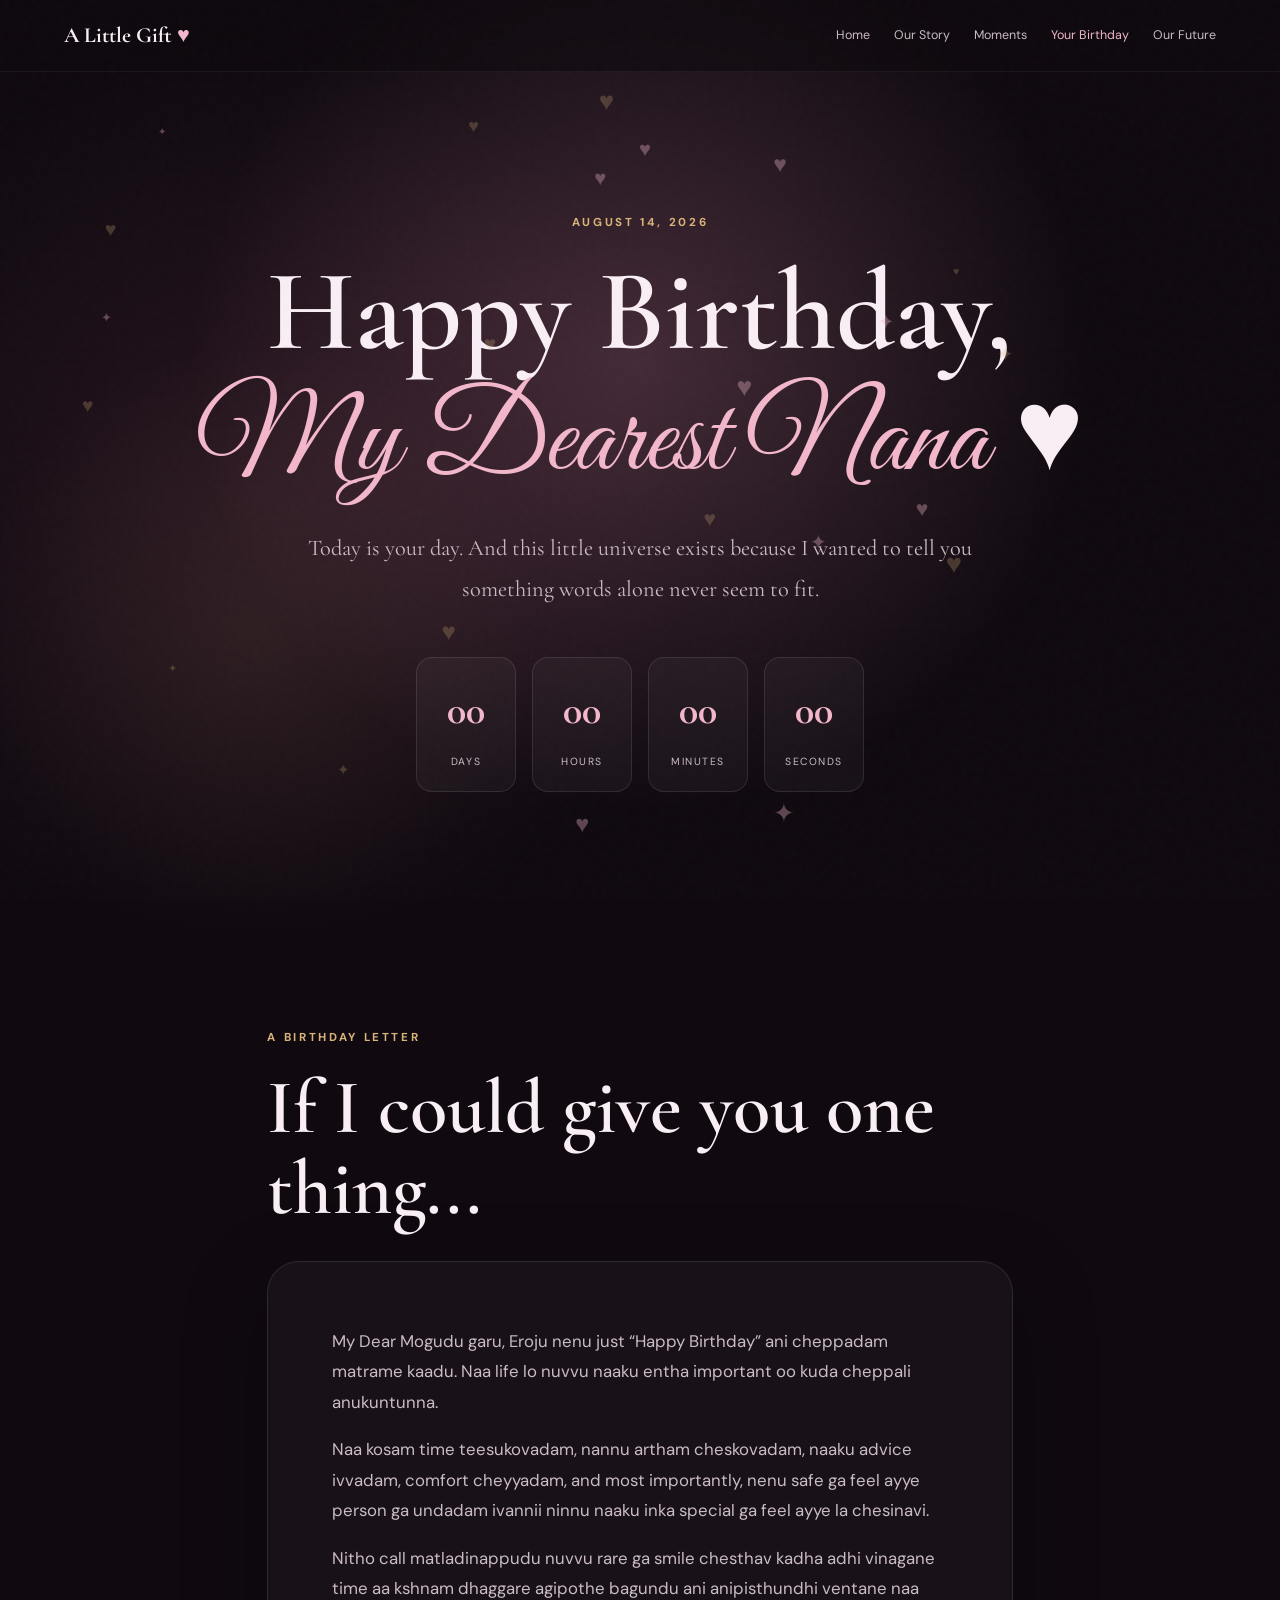
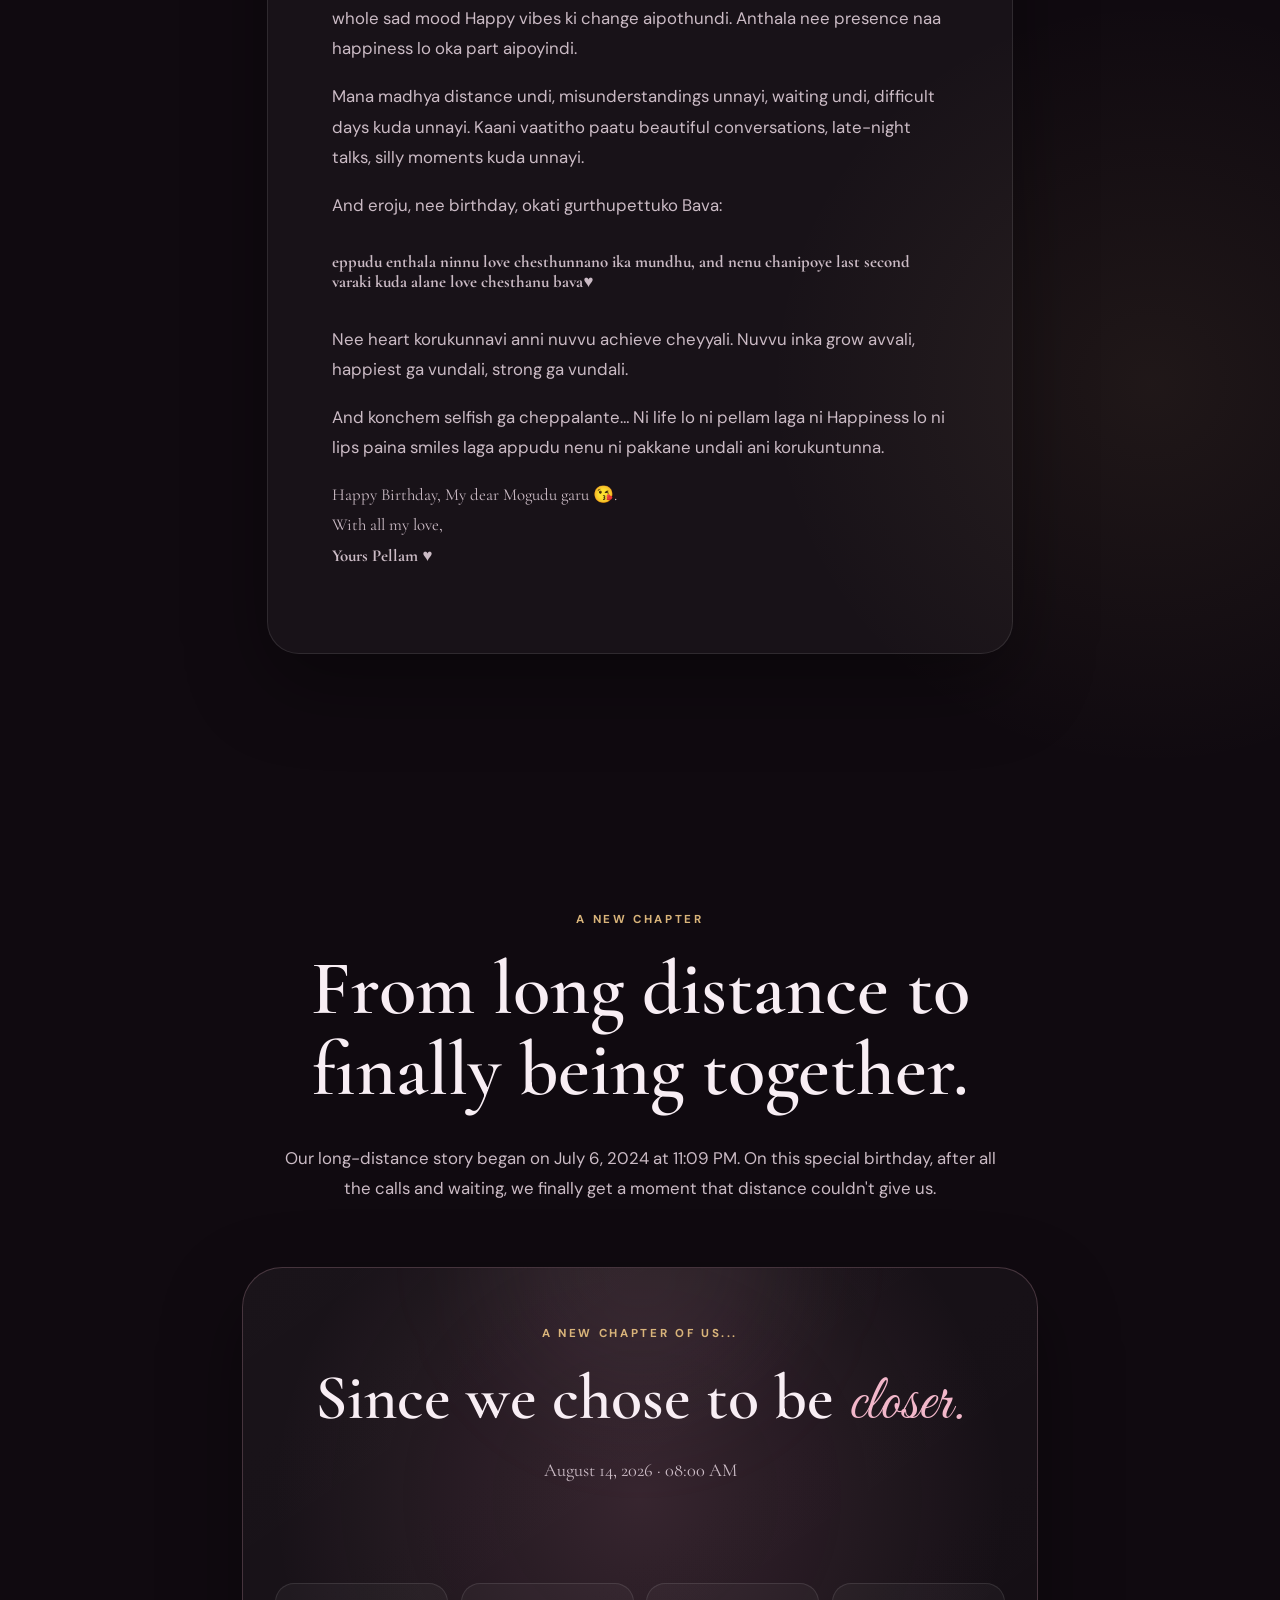
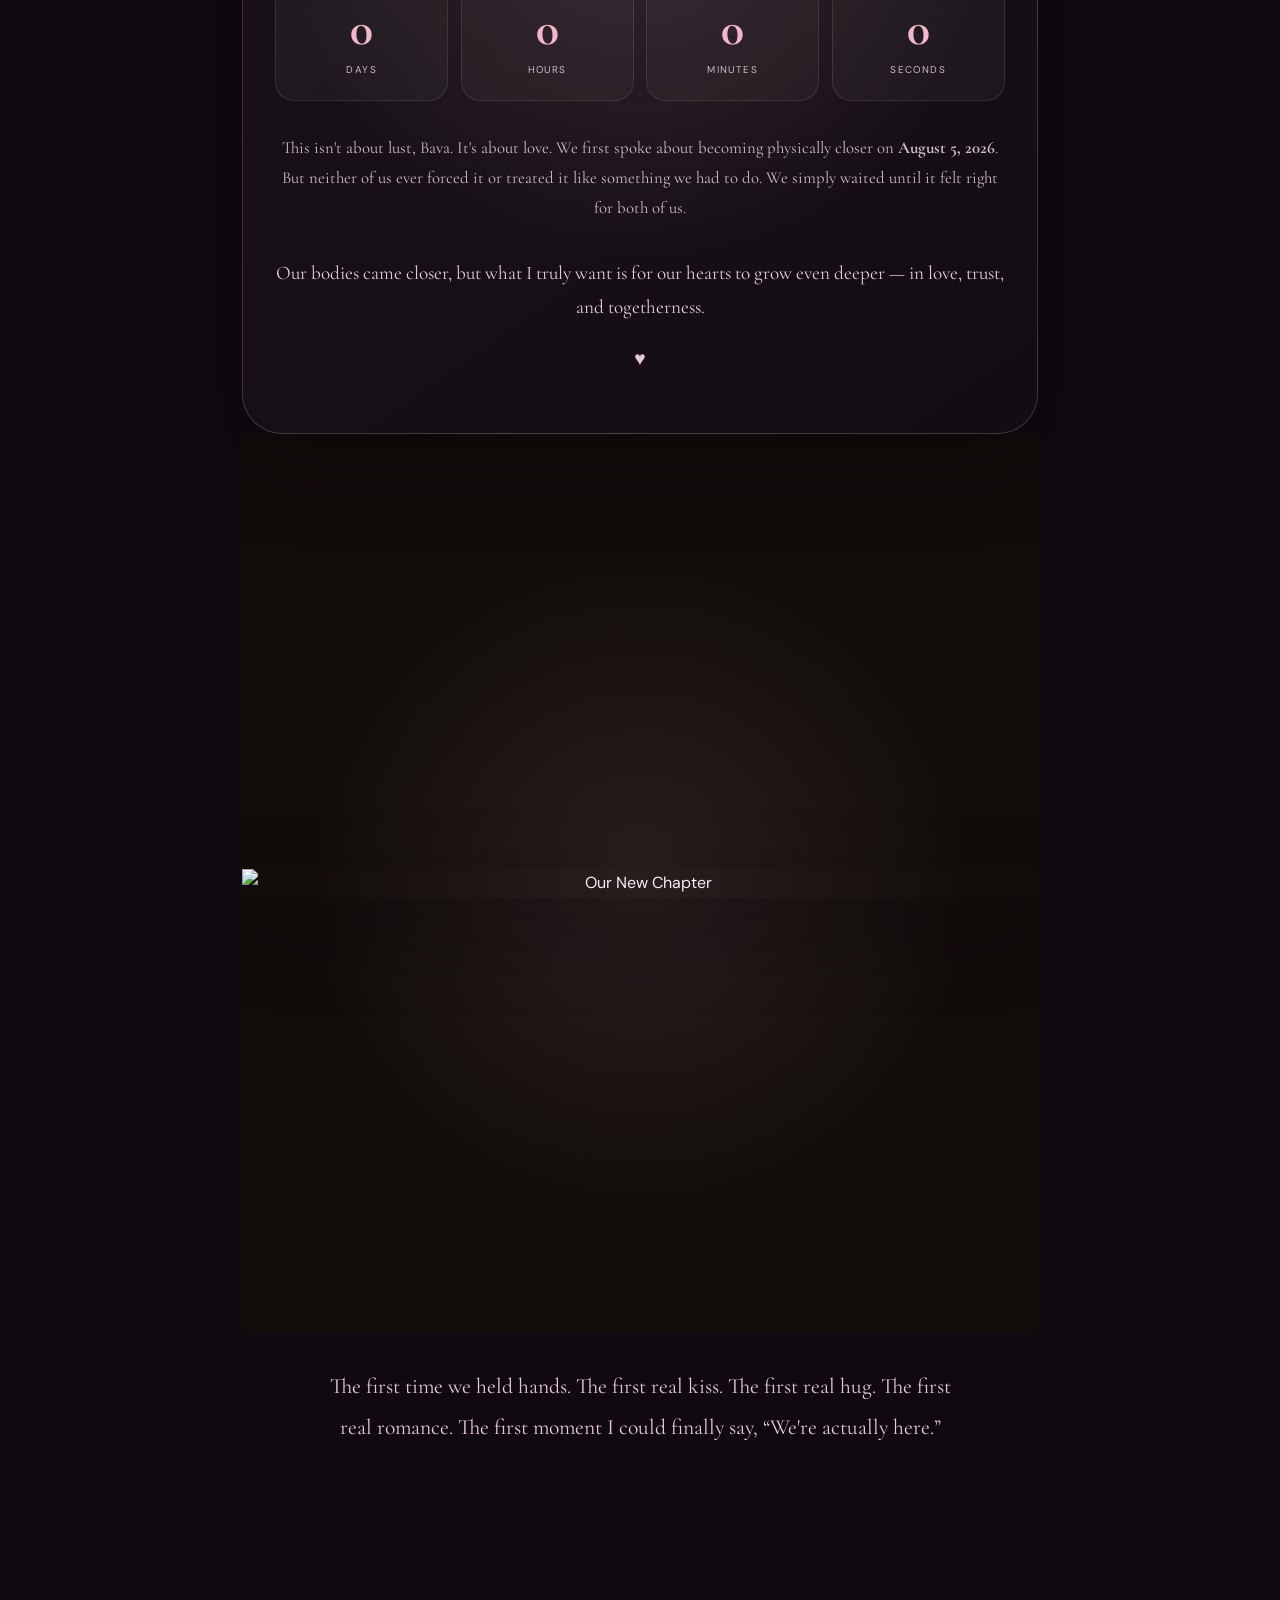
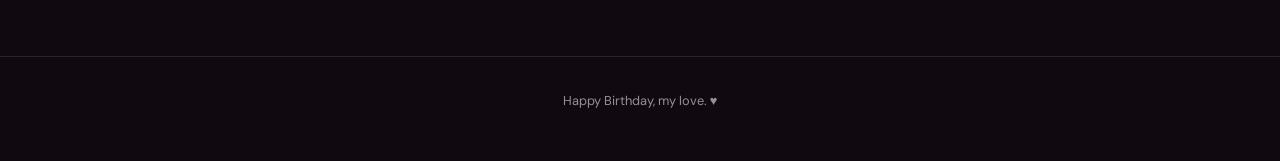
==== birthday.html @ 912107c6 "Add files via upload" ====
<!DOCTYPE html>
<html lang="en">
<head>
  <meta charset="UTF-8">
  <meta name="viewport" content="width=device-width, initial-scale=1.0">
  <title>Your Birthday — August 14, 2026 ♥</title>
  <link rel="stylesheet" href="style.css">
</head>
<body>
  <div class="loader"><div class="loader-heart">♥</div><p>Preparing your birthday surprise...</p></div>
  <header class="site-header">
    <a class="brand" href="index.html">A Little Gift <span>♥</span></a>
    <button class="menu-btn" aria-label="Open menu">☰</button>
    <nav class="nav">
      <a href="index.html">Home</a><a href="story.html">Our Story</a>
      <a href="memories.html">Moments</a><a class="active" href="birthday.html">Your Birthday</a><a href="future.html">Our Future</a>
    </nav>
  </header>

  <main>
    <section class="birthday-hero">
      <div class="confetti" aria-hidden="true"></div>
      <div class="birthday-content reveal">
        <p class="eyebrow">August 14, 2026</p>
        <h1>Happy Birthday,<br><em>My Dearest Nana</em> ♥</h1>
        <p class="lead">Today is your day. And this little universe exists because I wanted to tell you something words alone never seem to fit.</p>
        <div class="countdown" data-date="2026-08-14T00:00:00+05:30">
          <div><strong data-days>00</strong><span>days</span></div>
          <div><strong data-hours>00</strong><span>hours</span></div>
          <div><strong data-minutes>00</strong><span>minutes</span></div>
          <div><strong data-seconds>00</strong><span>seconds</span></div>
        </div>
      </div>
    </section>

    <section class="section birthday-letter reveal">
      <p class="eyebrow">A birthday letter</p>
      <h2>If I could give you one thing...</h2>
      <div class="letter">
       
<p>My Dear Mogudu garu, Eroju nenu just “Happy Birthday” ani cheppadam matrame kaadu. Naa life lo nuvvu naaku entha important oo kuda cheppali anukuntunna.</p>

<p>Naa kosam time teesukovadam, nannu artham cheskovadam, naaku advice ivvadam, comfort cheyyadam, and most importantly, nenu safe ga feel ayye person ga undadam ivannii ninnu naaku inka special ga feel ayye la chesinavi.</p>

<p>Nitho call matladinappudu nuvvu rare ga smile chesthav kadha adhi vinagane time aa kshnam dhaggare agipothe bagundu ani anipisthundhi ventane naa whole sad mood Happy vibes ki change aipothundi. Anthala nee presence naa happiness lo oka part aipoyindi.</p>

<p>Mana madhya distance undi, misunderstandings unnayi, waiting undi, difficult days kuda unnayi. Kaani vaatitho paatu beautiful conversations, late-night talks, silly moments kuda unnayi.</p>

<p>And eroju, nee birthday, okati gurthupettuko Bava:</p>

<strong><p class="big-line">eppudu enthala ninnu love chesthunnano ika mundhu, and nenu chanipoye last second varaki kuda alane love chesthanu bava♥</p></strong>

<p>Nee heart korukunnavi anni nuvvu achieve cheyyali. Nuvvu inka grow avvali, happiest ga vundali, strong ga vundali.</p>

<p>And konchem selfish ga cheppalante… Ni life lo ni pellam laga ni Happiness lo ni lips paina smiles laga appudu nenu ni pakkane undali ani korukuntunna.</p>


        <p class="signature">Happy Birthday, My dear Mogudu garu 😘.<br>With all my love,<br><strong>Yours Pellam ♥</strong></p>
      </div>
    </section>

    <section class="section first-together reveal">
      <p class="eyebrow">A new chapter</p>
      <h2>From long distance to finally being together.</h2>
      <p class="section-text">Our long-distance story began on July 6, 2024 at 11:09 PM. On this special birthday, after all the calls and waiting, we finally get a moment that distance couldn't give us.</p>
      <div class="intimacy-timer">
  <p class="eyebrow">A new chapter of us...</p>

  <h2>Since we chose to be <em>closer.</em></h2>

  <p class="timer-date">
    August 14, 2026 · 08:00 AM
  </p>
<div class="countdown" data-date="2024-07-06T11:09:00+05:30"></div>
  <div class="journey-counter">
    <div class="journey-unit">
      <strong id="physical-days">0</strong>
      <span>Days</span>
    </div>

    <div class="journey-unit">
      <strong id="physical-hours">0</strong>
      <span>Hours</span>
    </div>

    <div class="journey-unit">
      <strong id="physical-minutes">0</strong>
      <span>Minutes</span>
    </div>

    <div class="journey-unit">
      <strong id="physical-seconds">0</strong>
      <span>Seconds</span>
    </div>
  </div>

 <div class="journey-message">

    <p class="section-text">
        This isn't about lust, Bava. It's about love.
        We first spoke about becoming physically closer on
        <strong>August 5, 2026</strong>. But neither of us ever
        forced it or treated it like something we had to do.
        We simply waited until it felt right for both of us.
    </p>

    <p>
        Our bodies came closer, but what I truly want is for
        our hearts to grow even deeper — in love, trust,
        and togetherness.
    </p>

    <span class="heart-divider">♥</span>

</div>
</div>


  <section class="special-day reveal">

    <div class="special-day-image">

        <img
            src="Images/Our New Chapter.jpg"
            alt="Our New Chapter"
        >

    </div>

</section>

<p class="caption">
    The first time we held hands.
    The first real kiss.
    The first real hug.
    The first real romance.
    The first moment I could finally say,
    “We're actually here.”
</p>


  </main>

  <footer><p>Happy Birthday, my love. ♥</p></footer>
  <script src="script.js"></script>
  
</body>
</html>
---- style.css ----
@import url('https://fonts.googleapis.com/css2?family=Cormorant+Garamond:wght@400;500;600;700&family=DM+Sans:wght@400;500;600;700&family=Great+Vibes&display=swap');

:root {
    --bg: #100a10;
    --bg2: #180d16;
    --card: #20131d;
    --card2: #261721;
    --text: #f8eef4;
    --muted: #cbbbc5;
    --soft: #e8c9d8;
    --rose: #d98aa9;
    --rose2: #f2b7ca;
    --gold: #d9b47a;
    --line: rgba(255, 255, 255, 0.10);
    --shadow: 0 30px 80px rgba(0, 0, 0, 0.35);

    --serif: "Cormorant Garamond", serif;
    --sans: "DM Sans", sans-serif;
    --script: "Great Vibes", cursive;
}

* {
    box-sizing: border-box;
    margin: 0;
    padding: 0;
}

html {
    scroll-behavior: smooth;
}

body {
    background:
        radial-gradient(
            circle at 20% 10%,
            rgba(190, 92, 133, 0.13),
            transparent 28rem
        ),
        radial-gradient(
            circle at 90% 40%,
            rgba(217, 180, 122, 0.08),
            transparent 24rem
        ),
        var(--bg);

    color: var(--text);
    font-family: var(--sans);
    line-height: 1.8;
    overflow-x: hidden;
}

/* Grain / Noise */
body::before {
    content: "";
    position: fixed;
    inset: 0;
    pointer-events: none;
    opacity: 0.035;

    background-image: url("data:image/svg+xml,%3Csvg viewBox='0 0 160 160' xmlns='http://www.w3.org/2000/svg'%3E%3Cfilter id='n'%3E%3CfeTurbulence type='fractalNoise' baseFrequency='.9' numOctaves='4' stitchTiles='stitch'/%3E%3C/filter%3E%3Crect width='100%25' height='100%25' filter='url(%23n)' opacity='.5'/%3E%3C/svg%3E");

    z-index: 100;
}

a {
    color: inherit;
    text-decoration: none;
}

button {
    font: inherit;
}

em {
    font-family: var(--script);
    font-weight: 400;
    color: var(--rose2);
    font-style: normal;
}

h1,
h2,
h3,
h4 {
    font-family: var(--serif);
    line-height: 1.05;
    font-weight: 600;
}

h1 {
    font-size: clamp(4rem, 9vw, 8rem);
}

h2 {
    font-size: clamp(2.8rem, 6vw, 5.2rem);
}

h3 {
    font-size: 2.2rem;
}

p {
    margin-bottom: 1.1rem;
}

/* --------------------------------------------------
   TEXT
-------------------------------------------------- */

.eyebrow,
.section-label {
    text-transform: uppercase;
    letter-spacing: 0.23em;
    font-size: 0.72rem;
    color: var(--gold);
    font-weight: 700;
    margin-bottom: 1.2rem;
}

.section-text {
    max-width: 720px;
    color: var(--muted);
    font-size: 1.05rem;
}

.big-line {
    font-family: var(--serif);
    font-size: clamp(1.8rem, 4vw, 3rem);
    line-height: 1.2;
    color: var(--soft);
}

.highlight {
    color: var(--rose2);
    font-family: var(--serif);
    font-size: 1.45rem;
    line-height: 1.35;
}

.signature {
    font-family: var(--serif);
    font-size: 1.4rem;
    color: var(--soft);
}

/* --------------------------------------------------
   HEADER
-------------------------------------------------- */

.site-header {
    position: fixed;
    top: 0;
    left: 0;
    width: 100%;
    z-index: 50;

    padding: 1rem 5vw;

    display: flex;
    align-items: center;
    justify-content: space-between;

    background: rgba(16, 10, 16, 0.62);
    backdrop-filter: blur(18px);

    border-bottom: 1px solid rgba(255, 255, 255, 0.05);
}

.brand {
    font-family: var(--serif);
    font-size: 1.35rem;
    font-weight: 700;
}

.brand span {
    color: var(--rose2);
}

.nav {
    display: flex;
    gap: 1.5rem;
    align-items: center;
}

.nav a {
    font-size: 0.78rem;
    color: var(--muted);
    transition: 0.25s;
}

.nav a:hover,
.nav a.active {
    color: var(--rose2);
}

.menu-btn {
    display: none;
    background: none;
    border: 0;
    color: var(--text);
    font-size: 1.5rem;
    cursor: pointer;
}

/* --------------------------------------------------
   HERO
-------------------------------------------------- */

.hero,
.page-hero,
.birthday-hero,
.future-hero {
    min-height: 100vh;
    position: relative;

    display: grid;
    place-items: center;

    padding: 8rem 7vw 5rem;
    overflow: hidden;
}

.hero-home {
    background:
        linear-gradient(
            90deg,
            rgba(16, 10, 16, 0.95),
            rgba(16, 10, 16, 0.55),
            rgba(16, 10, 16, 0.88)
        ),
        radial-gradient(
            circle at 70% 50%,
            rgba(217, 138, 169, 0.22),
            transparent 28rem
        );
}

.hero-glow {
    position: absolute;
    width: 42rem;
    height: 42rem;

    border-radius: 50%;

    background: rgba(218, 126, 164, 0.11);
    filter: blur(80px);

    right: 10%;
    top: 20%;
}

.hero-content {
    max-width: 1000px;
    text-align: center;
    position: relative;
    z-index: 2;
}

.hero h1 {
    margin-bottom: 1.8rem;
}

.hero .lead {
    font-family: var(--serif);
    font-size: clamp(1.2rem, 2.5vw, 1.7rem);
    color: var(--muted);
}

.btn {
    display: inline-flex;
    gap: 0.8rem;
    align-items: center;

    margin-top: 1.5rem;
    padding: 0.95rem 1.4rem;

    border: 1px solid rgba(242, 183, 202, 0.45);
    border-radius: 999px;

    background: rgba(217, 138, 169, 0.12);
    color: var(--text);

    transition: 0.3s;
    cursor: pointer;
}

.btn:hover {
    transform: translateY(-3px);
    background: rgba(217, 138, 169, 0.2);
    box-shadow: 0 15px 35px rgba(0, 0, 0, 0.2);
}

.scroll-note {
    position: absolute;
    bottom: 2rem;
    left: 50%;

    transform: translateX(-50%);

    color: var(--muted);
    font-size: 0.72rem;
    letter-spacing: 0.2em;
    text-transform: uppercase;
}

/* --------------------------------------------------
   GENERAL SECTIONS
-------------------------------------------------- */

.section {
    padding: 8rem 8vw;
}

.intro {
    text-align: center;
    max-width: 950px;
    margin: auto;
}

.intro h2 {
    margin-bottom: 1.5rem;
}

.intro > .section-text {
    margin: 0 auto 3rem;
}

.quote-card {
    position: relative;

    padding: 3rem;
    max-width: 760px;
    margin: auto;

    background:
        linear-gradient(
            135deg,
            rgba(255, 255, 255, 0.05),
            rgba(255, 255, 255, 0.015)
        );

    border: 1px solid var(--line);
    border-radius: 2rem;

    box-shadow: var(--shadow);
}

.quote-card p {
    font-family: var(--serif);
    font-size: 2rem;
    color: var(--soft);
    margin: 0;
}

.quote-mark {
    position: absolute;
    left: 1.4rem;
    top: 0.4rem;

    font-family: Georgia;
    font-size: 6rem;

    color: rgba(242, 183, 202, 0.15);
}

/* --------------------------------------------------
   SPLIT SECTIONS
-------------------------------------------------- */

.split-section {
    display: grid;
    grid-template-columns: 1fr 1fr;

    gap: 5rem;
    align-items: center;

    max-width: 1300px;
    margin: auto;
}

.split-copy p {
    color: var(--muted);
}

.split-copy h2 {
    margin-bottom: 1.4rem;
}

.text-link {
    color: var(--rose2);
    display: inline-block;
    margin-top: 1rem;
}

/* --------------------------------------------------
   IMAGE CONTAINERS
-------------------------------------------------- */

.portrait-placeholder,
.image-frame,
.story-image,
.future-image {
    border: 1px solid var(--line);
    border-radius: 2rem;

    overflow: hidden;

    background:
        radial-gradient(
            circle at 50% 35%,
            rgba(242, 183, 202, 0.18),
            transparent 12rem
        ),
        linear-gradient(145deg, #281724, #120c12);

    box-shadow: var(--shadow);

    display: grid;
    place-items: center;
}

/* Prevent giant image containers */
.future-image {
    width: 100%;
    max-width: 400px;

    height: 300px;
    min-height: 0;

    padding: 15px;

    margin: 0 auto;

    display: flex;
    align-items: center;
    justify-content: center;
}

/* Birthday / other image frame */
.image-frame {
    width: 100%;
    max-width: 850px;

    height: 300px;
    min-height: 0;

    padding: 15px;

    margin: 2rem auto;

    display: flex;
    align-items: center;
    justify-content: center;
}

/* Story images */
.story-image {
    width: 100%;

    height: 300px;
    min-height: 0;

    padding: 15px;

    display: flex;
    align-items: center;
    justify-content: center;
}

/* ALL actual images */
.future-image img,
.image-frame img,
.story-image img,
.portrait-placeholder img {
    width: auto;
    height: auto;

    max-width: 100%;
    max-height: 100%;

    object-fit: contain;

    display: block;

    margin: 0 auto;

    border-radius: 14px;
}

/* Future section images specifically */
.future-visual img {
    width: auto;
    height: auto;

    max-width: 360px;
    max-height: 280px;

    object-fit: contain;

    display: block;
    margin: 0 auto;

    border-radius: 14px;
}

.placeholder-inner,
.placeholder {
    text-align: center;
    color: var(--muted);
    padding: 2rem;
}

.placeholder span,
.placeholder-inner span {
    font-size: 4rem;
    color: var(--rose2);
    display: block;
}

.placeholder small,
.placeholder-inner small {
    display: block;
    margin-top: 0.5rem;
    color: #8f7f89;
    font-size: 0.72rem;
}

/* --------------------------------------------------
   HOME NAV
-------------------------------------------------- */

.home-nav {
    text-align: center;
}

.card-grid {
    display: grid;
    grid-template-columns: repeat(4, 1fr);

    gap: 1rem;
    margin-top: 3rem;
}

.mini-card {
    text-align: left;

    padding: 2rem;

    background: rgba(255, 255, 255, 0.035);

    border: 1px solid var(--line);
    border-radius: 1.5rem;

    transition: 0.3s;
}

.mini-card:hover {
    transform: translateY(-8px);
    background: rgba(255, 255, 255, 0.06);
}

.mini-card span,
.love-tile span {
    color: var(--gold);
    font-size: 0.7rem;
    letter-spacing: 0.15em;
}

.mini-card h3 {
    margin: 0.8rem 0;
    font-size: 1.8rem;
}

.mini-card p {
    color: var(--muted);
    font-size: 0.9rem;
}

/* --------------------------------------------------
   PAGE HERO
-------------------------------------------------- */

.page-hero {
    text-align: center;
    min-height: 70vh;
}

.page-hero > p:last-child {
    color: var(--muted);
    font-family: var(--serif);
    font-size: 1.35rem;
}

/* --------------------------------------------------
   TIMELINE
-------------------------------------------------- */

.timeline {
    max-width: 1250px;
    margin: auto;
    position: relative;
}

.timeline::before {
    content: "";

    position: absolute;

    left: 50%;
    top: 0;
    bottom: 0;

    width: 1px;

    background:
        linear-gradient(
            var(--line),
            rgba(242, 183, 202, 0.35),
            var(--line)
        );
}

.timeline-item {
    position: relative;

    display: grid;
    grid-template-columns: 1fr 1fr;

    gap: 5rem;
    align-items: center;

    padding: 5rem 0;
}

.timeline-item.reverse .story-image {
    order: 2;
}

.timeline-item.reverse .story-copy {
    order: 1;
}

.timeline-marker {
    position: absolute;

    left: 50%;
    top: 5rem;

    transform: translateX(-50%);

    width: 46px;
    height: 46px;

    border-radius: 50%;

    display: grid;
    place-items: center;

    background: var(--bg);

    border: 1px solid rgba(242, 183, 202, 0.5);

    color: var(--rose2);

    z-index: 2;
    font-size: 0.75rem;
}

.story-copy h2 {
    font-size: clamp(2.5rem, 5vw, 4.5rem);
    margin-bottom: 1.4rem;
}

.story-copy p {
    color: var(--muted);
}

.date-pill {
    display: inline-block;

    padding: 0.45rem 0.8rem;

    border: 1px solid rgba(217, 180, 122, 0.35);
    border-radius: 999px;

    color: var(--gold);

    font-size: 0.75rem;
    letter-spacing: 0.08em;

    margin: 1rem 0;
}

/* --------------------------------------------------
   LOVE SECTION
-------------------------------------------------- */

.love-list {
    max-width: 1200px;
    margin: auto;
}

.love-intro {
    text-align: center;
    max-width: 700px;
    margin: 0 auto 3rem;
}

.love-grid {
    display: grid;
    grid-template-columns: repeat(3, 1fr);

    gap: 1rem;
}

.love-tile {
    padding: 2rem;
    min-height: 220px;

    border: 1px solid var(--line);
    border-radius: 1.5rem;

    background: rgba(255, 255, 255, 0.035);

    transition: 0.3s;
}

.love-tile:hover {
    transform: translateY(-6px);
}

.love-tile h3 {
    font-size: 2rem;
    margin: 0.7rem 0;
}

.love-tile p {
    color: var(--muted);
}

.love-tile.featured {
    background:
        linear-gradient(
            145deg,
            rgba(217, 138, 169, 0.17),
            rgba(255, 255, 255, 0.025)
        );

    border-color: rgba(242, 183, 202, 0.25);
}

/* --------------------------------------------------
   CALL SECTION
-------------------------------------------------- */

.call-section {
    max-width: 900px;
    margin: auto;
    text-align: center;
}

.call-card {
    padding: 4rem 2rem;

    border-radius: 2.5rem;

    background:
        radial-gradient(
            circle,
            rgba(217, 138, 169, 0.18),
            transparent 55%
        ),
        rgba(255, 255, 255, 0.035);

    border: 1px solid var(--line);
}

.phone-orb {
    width: 90px;
    height: 90px;

    border-radius: 50%;

    margin: 0 auto 2rem;

    display: grid;
    place-items: center;

    border: 1px solid rgba(242, 183, 202, 0.4);

    color: var(--rose2);
    font-size: 2rem;
}

.call-card h2 {
    font-size: clamp(2.5rem, 5vw, 4rem);
    margin-bottom: 1rem;
}

.call-card p {
    color: var(--muted);
}

.sound-wave {
    display: flex;

    justify-content: center;
    align-items: center;

    gap: 5px;

    height: 70px;

    margin: 2rem 0;
}

.sound-wave i {
    display: block;

    width: 4px;
    height: 25px;

    border-radius: 99px;

    background: var(--rose2);

    animation: wave 1s ease-in-out infinite;
}

.sound-wave i:nth-child(2) {
    animation-delay: 0.1s;
}

.sound-wave i:nth-child(3) {
    animation-delay: 0.2s;
}

.sound-wave i:nth-child(4) {
    animation-delay: 0.3s;
}

.sound-wave i:nth-child(5) {
    animation-delay: 0.2s;
}

.sound-wave i:nth-child(6) {
    animation-delay: 0.1s;
}

.sound-wave i:nth-child(7) {
    animation-delay: 0.05s;
}

.tiny {
    font-size: 0.72rem !important;
    letter-spacing: 0.15em;
    text-transform: uppercase;
}

/* --------------------------------------------------
   BIRTHDAY
-------------------------------------------------- */

.birthday-hero {
    min-height: 100vh;
    text-align: center;

    background:
        radial-gradient(
            circle at 50% 40%,
            rgba(217, 138, 169, 0.25),
            transparent 28rem
        ),
        radial-gradient(
            circle at 20% 70%,
            rgba(217, 180, 122, 0.08),
            transparent 18rem
        );
}

.birthday-content {
    max-width: 950px;
}

.birthday-content .lead {
    max-width: 720px;

    margin: 1.5rem auto;

    color: var(--muted);

    font-family: var(--serif);
    font-size: 1.4rem;
}

.countdown {
    display: flex;

    justify-content: center;

    gap: 1rem;

    margin-top: 3rem;
}

.countdown > div {
    min-width: 100px;

    padding: 1rem;

    border: 1px solid var(--line);
    border-radius: 1rem;

    background: rgba(255, 255, 255, 0.035);
}

.countdown strong {
    display: block;

    font-family: var(--serif);
    font-size: 2.5rem;

    color: var(--rose2);
}

.countdown span {
    font-size: 0.65rem;

    text-transform: uppercase;
    letter-spacing: 0.15em;

    color: var(--muted);
}

/* --------------------------------------------------
   BIRTHDAY LETTER
-------------------------------------------------- */

.birthday-letter {
    max-width: 950px;
    margin: auto;
}

.birthday-letter > h2,
.first-together > h2 {
    margin-bottom: 2rem;
}

.letter {
    padding: 4rem;

    background: rgba(255, 255, 255, 0.035);

    border: 1px solid var(--line);
    border-radius: 2rem;

    box-shadow: var(--shadow);
}

.letter p {
    color: var(--muted);
    font-size: 1.05rem;
}

.letter .big-line {
    margin: 2rem 0;
}

/* --------------------------------------------------
   FIRST TOGETHER
-------------------------------------------------- */

.first-together {
    text-align: center;

    max-width: 1000px;
    margin: auto;
}

.first-together .section-text {
    margin: auto auto 2rem;
}

.caption {
    font-family: var(--serif);
    font-size: 1.35rem;
    color: var(--soft);
}

/* --------------------------------------------------
   FUTURE PAGE
-------------------------------------------------- */

.future-hero {
    min-height: 90vh;
}

.future-content {
    max-width: 900px;
    text-align: center;
}

.future-content > p:not(.eyebrow) {
    font-family: var(--serif);
    font-size: 1.45rem;
    color: var(--muted);
}

.future-content .big-line {
    margin-top: 2rem;
}

.future-visual {
    max-width: 1200px;
    margin: auto;

    display: grid;
    grid-template-columns: 1.1fr 0.9fr;

    gap: 5rem;

    align-items: center;
}

.future-copy h2 {
    margin-bottom: 1.5rem;
}

.future-copy p {
    color: var(--muted);
}

/* --------------------------------------------------
   NICKNAMES
-------------------------------------------------- */

.nicknames-section {
    text-align: center;
}

.nickname-container {
    display: flex;

    justify-content: center;
    flex-wrap: wrap;

    gap: 0.8rem;

    margin-top: 2rem;
}

.nickname-container span {
    padding: 0.8rem 1.2rem;

    border: 1px solid rgba(242, 183, 202, 0.25);
    border-radius: 999px;

    color: var(--soft);

    background: rgba(217, 138, 169, 0.07);

    font-family: var(--serif);
    font-size: 1.2rem;
}

.nickname-container.large span {
    font-size: 1.5rem;
    padding: 1rem 1.5rem;
}

/* --------------------------------------------------
   FINAL SECTION
-------------------------------------------------- */

.final-section {
    padding: 9rem 8vw;

    text-align: center;

    background:
        radial-gradient(
            circle at 50% 20%,
            rgba(217, 138, 169, 0.16),
            transparent 35rem
        );
}

.final-content {
    max-width: 850px;
    margin: auto;
}

.final-content h2 {
    margin-bottom: 2rem;
}

.final-content p {
    color: var(--muted);
}

.final-content .final-line {
    font-family: var(--serif);
    font-size: 2rem;

    color: var(--rose2);

    margin: 2rem 0;
}

.final-content h3 {
    font-family: var(--script);
    font-size: 3rem;

    color: var(--rose2);

    margin: 2rem 0;
}

/* --------------------------------------------------
   FOOTER
-------------------------------------------------- */

footer {
    padding: 2rem;

    text-align: center;

    border-top: 1px solid var(--line);

    color: #9d8d97;

    font-size: 0.8rem;
}

/* --------------------------------------------------
   LOADER
-------------------------------------------------- */

.loader {
    position: fixed;
    inset: 0;

    background: var(--bg);

    z-index: 999;

    display: grid;
    place-items: center;

    text-align: center;

    transition:
        opacity 0.6s,
        visibility 0.6s;
}

.loader.hide {
    opacity: 0;
    visibility: hidden;
}

.loader-heart {
    font-size: 3rem;

    color: var(--rose2);

    animation: pulse 1s infinite;
}

.loader p {
    position: absolute;

    margin-top: 9rem;

    color: var(--muted);

    font-family: var(--serif);
    font-size: 1.2rem;
}

/* --------------------------------------------------
   REVEAL
-------------------------------------------------- */

.reveal {
    opacity: 0;

    transform: translateY(30px);

    transition:
        opacity 0.9s ease,
        transform 0.9s ease;
}

.reveal.visible {
    opacity: 1;
    transform: none;
}

/* --------------------------------------------------
   ANIMATIONS
-------------------------------------------------- */

@keyframes pulse {
    50% {
        transform: scale(1.18);
        text-shadow: 0 0 30px rgba(242, 183, 202, 0.6);
    }
}

@keyframes wave {
    0%,
    100% {
        height: 20px;
    }

    50% {
        height: 58px;
    }
}

/* ==================================================
   TABLET
================================================== */

@media (max-width: 900px) {

    .nav {
        position: absolute;

        top: 70px;
        left: 0;

        width: 100%;

        display: none;

        flex-direction: column;
        align-items: stretch;

        padding: 1rem 6vw;

        background: rgba(16, 10, 16, 0.97);

        border-bottom: 1px solid var(--line);
    }

    .nav.open {
        display: flex;
    }

    .nav a {
        padding: 0.6rem 0;
    }

    .menu-btn {
        display: block;
    }

    .split-section,
    .future-visual {
        grid-template-columns: 1fr;
        gap: 2.5rem;
    }

    .card-grid {
        grid-template-columns: repeat(2, 1fr);
    }

    .love-grid {
        grid-template-columns: repeat(2, 1fr);
    }

    /* Timeline mobile/tablet */
    .timeline::before {
        display: none;
    }

    .timeline-item,
    .timeline-item.reverse {
        display: flex;

        flex-direction: column;

        gap: 2rem;

        padding: 4rem 0;
    }

    .timeline-item.reverse .story-image,
    .timeline-item.reverse .story-copy {
        order: initial;
    }

    .timeline-marker {
        position: static;

        transform: none;

        margin: auto;
    }

    /* Compact images */
    .story-image {
        width: 100%;
        max-width: 500px;

        height: 280px;
        min-height: 0;

        margin: auto;
    }

   /* ================================
   RESPONSIVE IMAGE SYSTEM
   ================================ */

.portrait-placeholder,
.image-frame,
.story-image,
.future-image {
    width: 100%;
    min-height: 0;

    padding: 0;
    overflow: hidden;

    display: flex;
    align-items: center;
    justify-content: center;

    background: transparent;
    border: 1px solid var(--line);
    border-radius: 2rem;

    box-shadow: var(--shadow);
}

/* Actual images */
.portrait-placeholder img,
.image-frame img,
.story-image img,
.future-image img,
.future img {
    display: block;

    width: 100%;
    height: 100%;

    max-width: 100%;
    max-height: 100%;

    object-fit: contain;
    object-position: center;

    margin: 0;
    padding: 0;

    border-radius: inherit;
}

/* Portrait / story images */
.portrait-placeholder {
    min-height: 520px;
}

.story-image {
    min-height: 480px;
}

/* Large image section */
.image-frame {
    min-height: 620px;
    max-width: 850px;
    margin: 2rem auto;
}

/* Future section */
.future-image {
    min-height: 420px;
}

/* Prevent placeholder text from creating unwanted space */
.placeholder-inner {
    width: 100%;
    height: 100%;
    padding: 0;

    display: flex;
    align-items: center;
    justify-content: center;
}

/* ================================
   MOBILE
   ================================ */

@media (max-width: 900px) {

    .portrait-placeholder,
    .story-image,
    .future-image {
        min-height: 400px;
    }

    .image-frame {
        min-height: 500px;
    }
}

@media (max-width: 600px) {

    .portrait-placeholder,
    .story-image,
    .future-image {
        min-height: 0;

        aspect-ratio: 4 / 5;
    }

    .image-frame {
        min-height: 0;
        aspect-ratio: 4 / 5;
    }

    .portrait-placeholder img,
    .image-frame img,
    .story-image img,
    .future-image img,
    .future img {
        width: 100%;
        height: 100%;
        object-fit: contain;
    }
}
    .future-image img,
    .story-image img {
        max-width: 100%;
        max-height: 100%;
    }
}

/* ==================================================
   MOBILE
================================================== */

@media (max-width: 600px) {

    .site-header {
        padding: 0.85rem 5vw;
    }

    .section {
        padding: 5.5rem 6vw;
    }

    .hero,
    .page-hero,
    .birthday-hero,
    .future-hero {
        padding: 7rem 6vw 4rem;
    }

    h1 {
        font-size: clamp(3.5rem, 16vw, 5.5rem);
    }

    h2 {
        font-size: clamp(2.6rem, 12vw, 4rem);
    }

    .quote-card,
    .letter {
        padding: 2rem 1.4rem;
    }

    .quote-card p {
        font-size: 1.55rem;
    }

    .card-grid,
    .love-grid {
        grid-template-columns: 1fr;
    }

    /* Small mobile image containers */
    .portrait-placeholder,
    .story-image,
    .future-image {
        min-height: 0;
    }

    .story-image {
        width: 100%;
        height: 240px;

        padding: 12px;

        border-radius: 1.5rem;
    }

   .future img {
    width: min(100%, 320px);
    max-height: 240px;
    margin: 15px auto;
}

@media (max-width: 600px) {

    .portrait-placeholder,
    .image-frame,
    .story-image,
    .future-image {
        min-height: 0;
        height: auto;
        aspect-ratio: auto;
    }

    .portrait-placeholder img,
    .image-frame img,
    .story-image img,
    .future-image img,
    .future img {
        width: 100%;
        height: auto;
        object-fit: contain;
    }
}
    .image-frame {
        width: 100%;
        height: 240px;

        min-height: 0;

        padding: 12px;

        border-radius: 1.5rem;
    }

    .future-image img,
    .story-image img,
    .image-frame img,
    .portrait-placeholder img {
        max-width: 100%;
        max-height: 100%;

        width: auto;
        height: auto;

        object-fit: contain;
    }

    .future-visual img {
        max-width: 300px;
        max-height: 220px;
    }

    .countdown {
        gap: 0.35rem;
    }

    .countdown > div {
        min-width: 72px;
        padding: 0.7rem 0.4rem;
    }

    .countdown strong {
        font-size: 1.8rem;
    }

    .countdown span {
        font-size: 0.55rem;
    }

    .nickname-container.large span {
        font-size: 1.2rem;
    }
}

.love-journey-timer {
    max-width: 1050px;
    margin: 5rem auto 0;
    padding: 4rem 2rem;

    text-align: center;

    border: 1px solid rgba(242, 183, 202, 0.22);
    border-radius: 2.5rem;

    background:
        radial-gradient(
            circle at 50% 30%,
            rgba(217, 138, 169, 0.16),
            transparent 55%
        ),
        rgba(255, 255, 255, 0.025);

    box-shadow: var(--shadow);
}

.love-journey-timer h2 {
    margin-bottom: 1rem;
}

.timer-date {
    color: var(--muted);
    font-family: var(--serif);
    font-size: 1.15rem;
}

.journey-counter {
    display: grid;
    grid-template-columns: repeat(6, 1fr);
    gap: 0.8rem;

    margin: 3rem auto 2rem;
}

.journey-unit {
    padding: 1.2rem 0.5rem;

    border: 1px solid var(--line);
    border-radius: 1.2rem;

    background: rgba(255, 255, 255, 0.035);
}

.journey-unit strong {
    display: block;

    font-family: var(--serif);
    font-size: 2.5rem;

    color: var(--rose2);
}

.journey-unit span {
    display: block;

    margin-top: 0.2rem;

    font-size: 0.62rem;
    letter-spacing: 0.15em;
    text-transform: uppercase;

    color: var(--muted);
}

.journey-message {
    color: var(--soft);
    font-family: var(--serif);
    font-size: 1.25rem;
}

.journey-message:last-child {
    margin-top: 0.5rem;
    color: var(--rose2);
}

@media (max-width: 600px) {

    .love-journey-timer {
        padding: 3rem 1rem;
        border-radius: 2rem;
    }

    .journey-counter {
        grid-template-columns: repeat(3, 1fr);
        gap: 0.5rem;
    }

    .journey-unit {
        padding: 0.9rem 0.3rem;
    }

    .journey-unit strong {
        font-size: 1.8rem;
    }

    .journey-unit span {
        font-size: 0.5rem;
    }
}

/* =========================================
   PHYSICAL RELATIONSHIP / NEW CHAPTER TIMER
   ========================================= */

.intimacy-timer {
    width: 100%;
    max-width: 1000px;
    margin: 4rem auto 0;
    padding: 3.5rem 2rem;

    text-align: center;

    background:
        radial-gradient(
            circle at 50% 30%,
            rgba(217, 138, 169, 0.16),
            transparent 55%
        ),
        linear-gradient(
            145deg,
            rgba(255, 255, 255, 0.045),
            rgba(255, 255, 255, 0.015)
        );

    border: 1px solid rgba(242, 183, 202, 0.22);
    border-radius: 2.5rem;

    box-shadow: var(--shadow);

    position: relative;
    overflow: hidden;
}

/* Soft glow */
.intimacy-timer::before {
    content: "";
    position: absolute;

    width: 280px;
    height: 280px;

    left: 50%;
    top: -150px;

    transform: translateX(-50%);

    background: rgba(242, 183, 202, 0.08);

    border-radius: 50%;
    filter: blur(60px);

    pointer-events: none;
}

/* Heading */
.intimacy-timer h2 {
    position: relative;
    z-index: 1;

    margin-bottom: 1rem;

    font-size: clamp(2.5rem, 5vw, 4.5rem);
}

.intimacy-timer .eyebrow {
    position: relative;
    z-index: 1;
}

/* Starting date */
.intimacy-timer .timer-date {
    position: relative;
    z-index: 1;

    margin: 0;

    font-family: var(--serif);
    font-size: 1.15rem;

    color: var(--muted);
}

/* Timer layout */
.intimacy-timer .journey-counter {
    position: relative;
    z-index: 1;

    display: grid;
    grid-template-columns: repeat(4, 1fr);

    gap: 0.8rem;

    max-width: 800px;
    margin: 3rem auto 2rem;
}

/* Individual timer boxes */
.intimacy-timer .journey-unit {
    padding: 1.3rem 0.7rem;

    background: rgba(255, 255, 255, 0.035);

    border: 1px solid var(--line);
    border-radius: 1.2rem;

    transition:
        transform 0.3s ease,
        background 0.3s ease,
        border-color 0.3s ease;
}

.intimacy-timer .journey-unit:hover {
    transform: translateY(-4px);

    background: rgba(217, 138, 169, 0.08);

    border-color: rgba(242, 183, 202, 0.25);
}

/* Numbers */
.intimacy-timer .journey-unit strong {
    display: block;

    font-family: var(--serif);

    font-size: clamp(2rem, 4vw, 3rem);

    line-height: 1;

    color: var(--rose2);
}

/* Labels */
.intimacy-timer .journey-unit span {
    display: block;

    margin-top: 0.5rem;

    font-size: 0.62rem;

    text-transform: uppercase;
    letter-spacing: 0.15em;

    color: var(--muted);
}

/* Bottom message */
.intimacy-timer .journey-message {
    position: relative;
    z-index: 1;

    margin: 0.8rem 0 0;

    font-family: var(--serif);

    font-size: 1.2rem;

    color: var(--soft);
}

.intimacy-timer .journey-message em {
    color: var(--rose2);
}


/* =========================================
   MOBILE
   ========================================= */

@media (max-width: 600px) {

    .intimacy-timer {
        margin-top: 3rem;
        padding: 2.5rem 1rem;

        border-radius: 2rem;
    }

    .intimacy-timer .journey-counter {
        grid-template-columns: repeat(2, 1fr);

        gap: 0.6rem;

        margin-top: 2.2rem;
    }

    .intimacy-timer .journey-unit {
        padding: 1rem 0.5rem;
    }

    .intimacy-timer .journey-unit strong {
        font-size: 2rem;
    }

    .intimacy-timer .journey-unit span {
        font-size: 0.52rem;
    }

    .intimacy-timer .timer-date {
        font-size: 1rem;
    }

    .intimacy-timer .journey-message {
        font-size: 1.05rem;
    }
}

/* =========================================
   ELEGANT SONG DEDICATION SECTION
   ========================================= */

.call-section {
    max-width: 1050px;
    margin: 0 auto;
    text-align: center;
}

.call-card {
    position: relative;

    max-width: 900px;
    margin: 0 auto;

    padding: 5rem 4rem;

    overflow: hidden;

    border: 1px solid rgba(242, 183, 202, 0.18);
    border-radius: 2.8rem;

    background:
        radial-gradient(
            circle at 50% 15%,
            rgba(242, 183, 202, 0.14),
            transparent 35%
        ),
        linear-gradient(
            145deg,
            rgba(255, 255, 255, 0.055),
            rgba(255, 255, 255, 0.018)
        );

    box-shadow:
        0 35px 90px rgba(0, 0, 0, 0.38),
        inset 0 1px 0 rgba(255, 255, 255, 0.04);
}

/* Soft light inside the card */
.call-card::before {
    content: "";

    position: absolute;
    width: 420px;
    height: 420px;

    top: -250px;
    left: 50%;

    transform: translateX(-50%);

    border-radius: 50%;

    background: rgba(217, 138, 169, 0.08);

    filter: blur(80px);

    pointer-events: none;
}

/* Small music circle */
.phone-orb {
    position: relative;
    z-index: 1;

    width: 82px;
    height: 82px;

    margin: 0 auto 2rem;

    display: grid;
    place-items: center;

    border: 1px solid rgba(242, 183, 202, 0.35);
    border-radius: 50%;

    background:
        radial-gradient(
            circle,
            rgba(242, 183, 202, 0.13),
            rgba(217, 138, 169, 0.03)
        );

    color: var(--rose2);

    font-size: 1.8rem;

    box-shadow:
        0 0 0 8px rgba(242, 183, 202, 0.025),
        0 15px 40px rgba(0, 0, 0, 0.25);
}

/* Song title */
.call-card h2 {
    position: relative;
    z-index: 1;

    max-width: 700px;
    margin: 0 auto 1.5rem;

    font-size: clamp(2.8rem, 6vw, 5rem);

    color: var(--text);
}

/* Normal paragraphs */
.call-card > p:not(.eyebrow):not(.big-line):not(.tiny) {
    position: relative;
    z-index: 1;

    max-width: 680px;
    margin: 0 auto 1.3rem;

    color: var(--muted);

    font-size: 1rem;
}

/* Romantic highlighted sentence */
.call-card .big-line {
    position: relative;
    z-index: 1;

    max-width: 720px;
    margin: 2.5rem auto;

    font-family: var(--serif);

    font-size: clamp(1.7rem, 4vw, 2.7rem);

    line-height: 1.3;

    color: var(--soft);
}

.call-card .big-line em {
    color: var(--rose2);
}

/* =========================================
   SPOTIFY PLAYER
   ========================================= */

.song-player {
    position: relative;
    z-index: 2;

    width: 100%;
    max-width: 700px;

    margin: 2.5rem auto;

    overflow: hidden;

    border: 1px solid rgba(255, 255, 255, 0.08);
    border-radius: 16px;

    box-shadow:
        0 20px 50px rgba(0, 0, 0, 0.25);
}

.song-player iframe {
    display: block;

    width: 100%;
    height: 352px;

    border: 0;
}

/* =========================================
   BOTTOM MESSAGE
   ========================================= */

.call-card .tiny {
    position: relative;
    z-index: 1;

    margin-top: 2.5rem;

    color: var(--gold);

    font-size: 0.7rem;

    letter-spacing: 0.18em;

    text-transform: uppercase;
}

/* =========================================
   RESPONSIVE
   ========================================= */

@media (max-width: 700px) {

    .call-card {
        padding: 4rem 1.5rem;

        border-radius: 2rem;
    }

    .phone-orb {
        width: 70px;
        height: 70px;

        margin-bottom: 1.5rem;
    }

    .song-player {
        margin: 2rem auto;
        border-radius: 12px;
    }

    .song-player iframe {
        height: 352px;
    }

    .call-card .big-line {
        margin: 2rem auto;

        font-size: 1.7rem;
    }
}

.age-section {
  padding-top: 6rem;
  padding-bottom: 6rem;
}

.age-card {
  position: relative;
  max-width: 1050px;
  margin: auto;
  padding: 5rem 3rem;

  text-align: center;

  border: 1px solid rgba(242, 183, 202, 0.16);
  border-radius: 2.5rem;

  background:
    radial-gradient(
      circle at 50% 20%,
      rgba(217, 138, 169, 0.13),
      transparent 35%
    ),
    rgba(255, 255, 255, 0.025);

  box-shadow: 0 30px 80px rgba(0, 0, 0, 0.3);
}

.age-card h2 {
  margin-bottom: 1.3rem;
}

.age-timer {
  display: flex;
  justify-content: center;
  align-items: center;
  flex-wrap: wrap;
  gap: 0.6rem;

  margin: 2.5rem auto 1.8rem;
}

.age-timer > div {
  min-width: 75px;
  padding: 0.8rem 0.6rem;

  border: 1px solid rgba(242, 183, 202, 0.12);
  border-radius: 1rem;

  background: rgba(255, 255, 255, 0.025);
}

.age-timer strong {
  display: block;

  font-family: var(--serif);
  font-size: 1.6rem;
  font-weight: 500;

  color: var(--rose2);
}

.age-timer span {
  display: block;

  margin-top: 0.15rem;

  color: var(--muted);

  font-family: var(--sans);
  font-size: 0.55rem;
  letter-spacing: 0.12em;
  text-transform: uppercase;
}

@media (max-width: 600px) {
  .age-timer {
    gap: 0.4rem;
  }

  .age-timer > div {
    min-width: 62px;
    padding: 0.65rem 0.4rem;
  }

  .age-timer strong {
    font-size: 1.3rem;
  }

  .age-timer span {
    font-size: 0.48rem;
  }
}

/* ==================================================
   OUR NEW CHAPTER — FULL RESPONSIVE IMAGE
   ================================================== */

.special-day {
    width: 100%;
    min-height: 100vh;

    display: flex;
    align-items: center;
    justify-content: center;

    padding: 4rem 0;

    background:
        radial-gradient(
            circle at center,
            rgba(242, 183, 202, 0.10),
            transparent 55%
        ),
        #120d0b;

    overflow: hidden;
}


/* IMAGE WRAPPER */

.special-day-image {
    width: 100%;
    max-width: 1600px;

    display: flex;
    align-items: center;
    justify-content: center;

    padding: 0;
}


/* ACTUAL IMAGE */

.special-day-image img {
    display: block;

    width: 100%;
    height: auto;

    max-width: 100%;
    max-height: none;

    object-fit: contain;
    object-position: center;

    border-radius: 0;

    box-shadow:
        0 30px 80px rgba(0, 0, 0, 0.45);

    transition:
        transform 0.8s ease,
        filter 0.8s ease;
}


/* SUBTLE HOVER */

.special-day-image:hover img {
    transform: scale(1.008);

    filter:
        brightness(1.04)
        saturate(1.05);
}


/* CAPTION */

.special-day + .caption {
    max-width: 850px;

    margin: 2rem auto 5rem;

    padding: 0 6vw;

    text-align: center;

    font-family: var(--serif);

    font-size: 1.35rem;

    line-height: 1.9;

    color: var(--soft);
}


/* ==================================================
   TABLET
   ================================================== */

@media (max-width: 900px) {

    .special-day {
        min-height: auto;

        padding: 3rem 0;
    }

    .special-day-image {
        width: 100%;
    }

    .special-day-image img {
        width: 100%;
        height: auto;

        max-width: 100%;

        object-fit: contain;
    }

}


/* ==================================================
   MOBILE
   ================================================== */

@media (max-width: 600px) {

    .special-day {
        min-height: auto;

        padding: 1.5rem 0;
    }

    .special-day-image {
        width: 100%;
    }

    .special-day-image img {
        width: 100%;
        height: auto;

        max-width: 100%;
        max-height: none;

        object-fit: contain;

        border-radius: 0;
    }

    .special-day + .caption {
        margin-top: 1.5rem;
        margin-bottom: 4rem;

        font-size: 1.05rem;

        line-height: 1.8;
    }

}
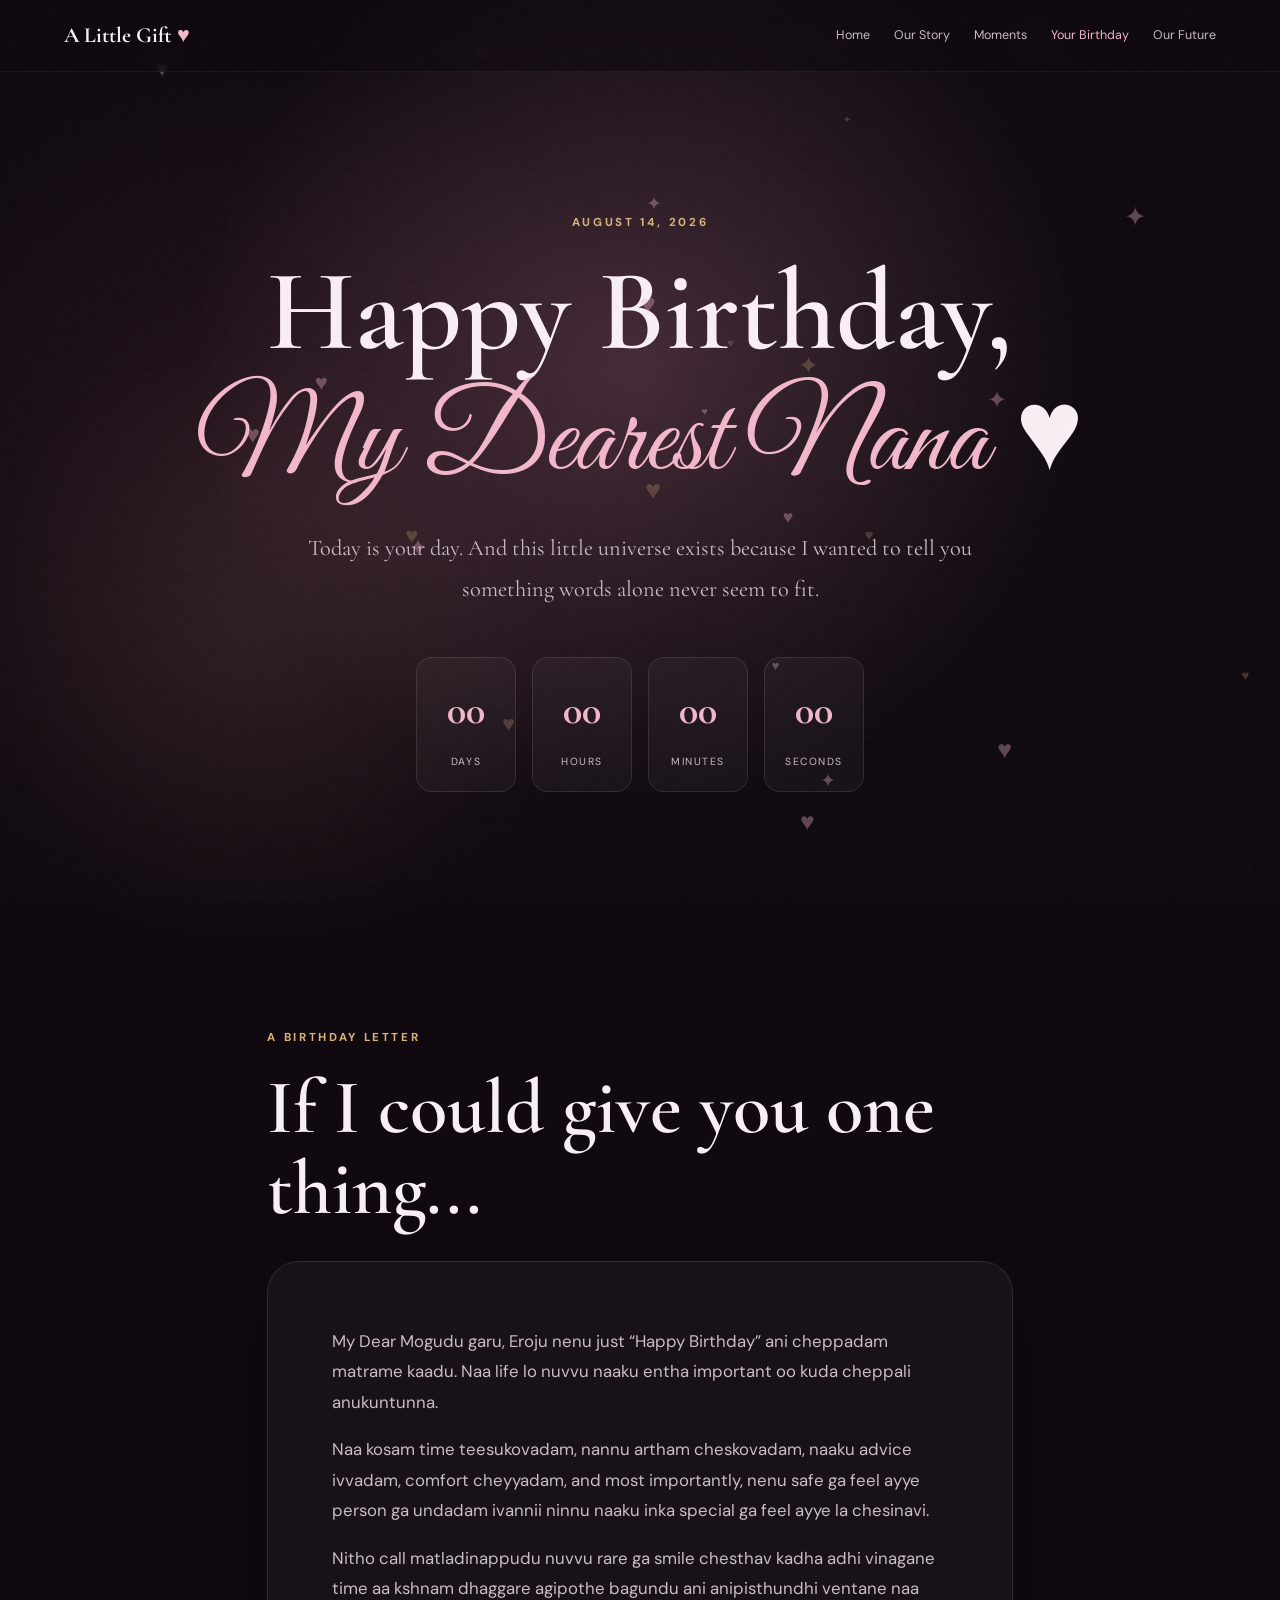
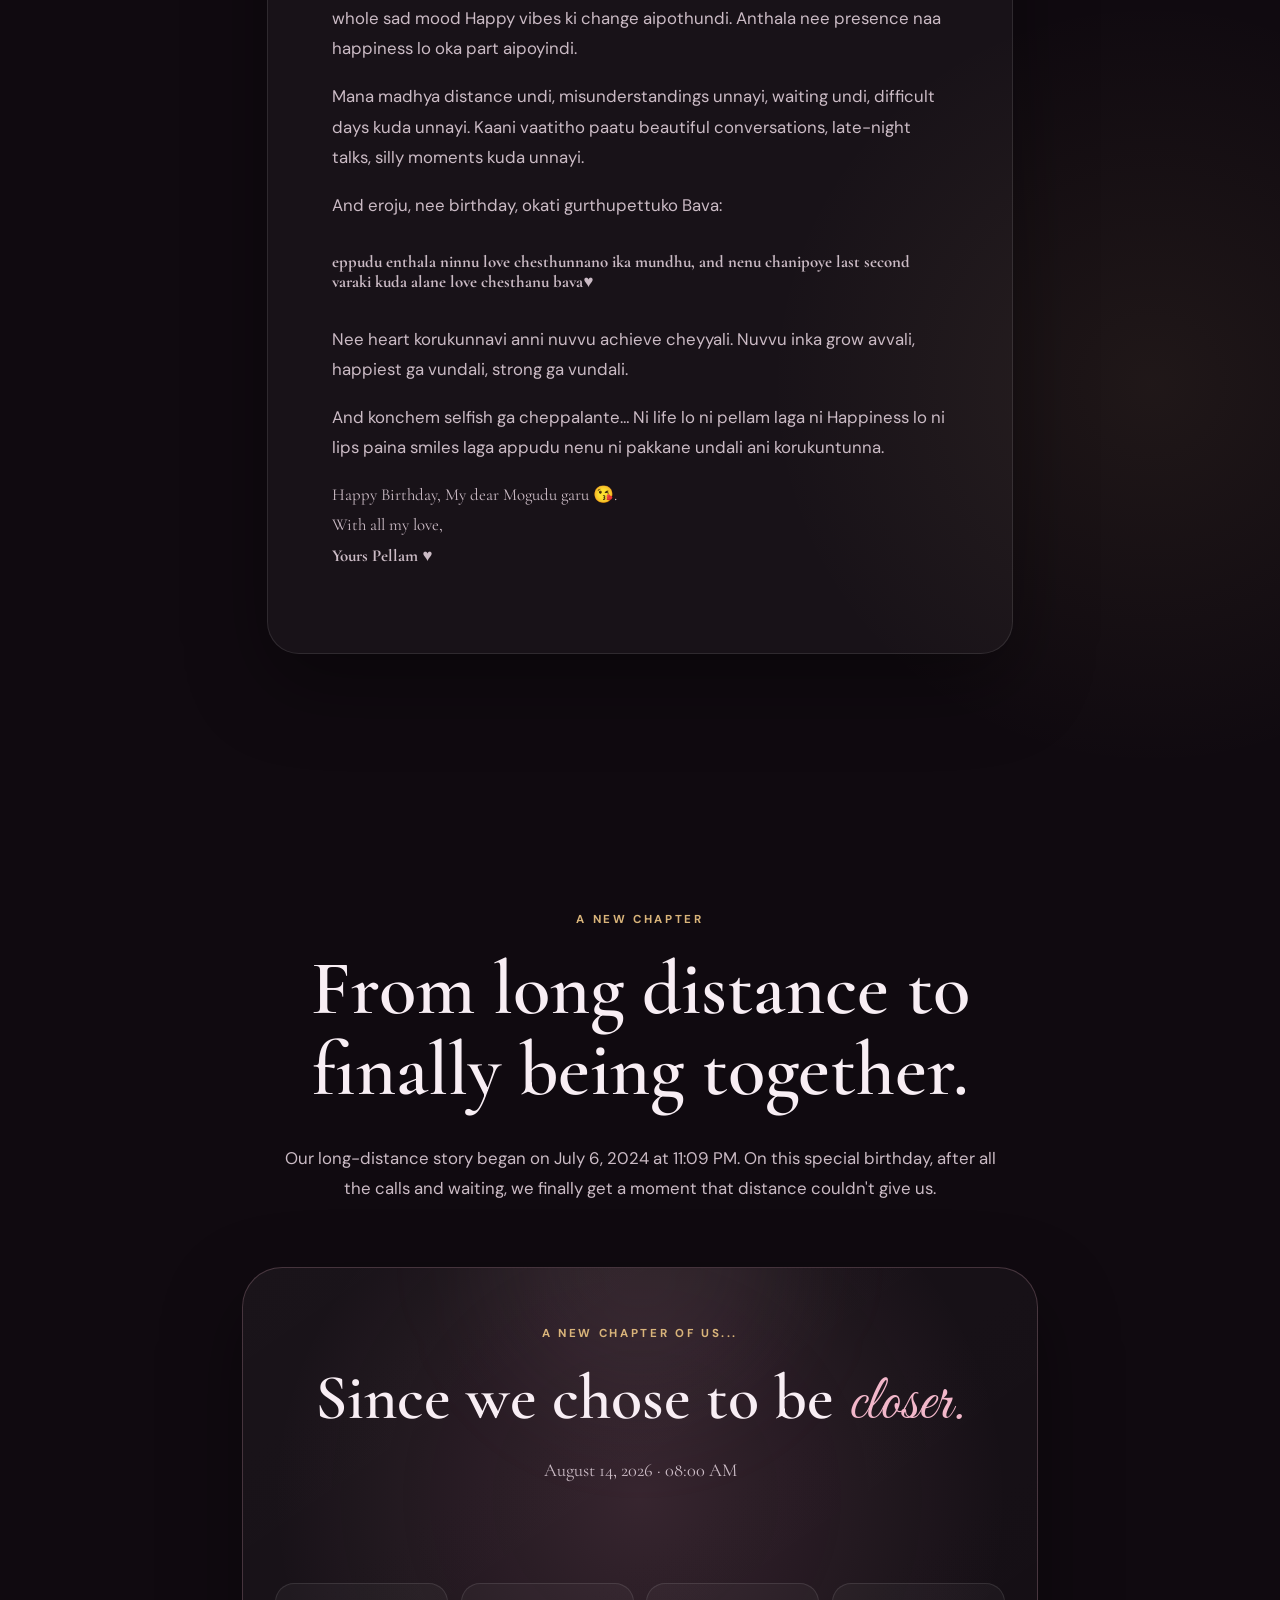
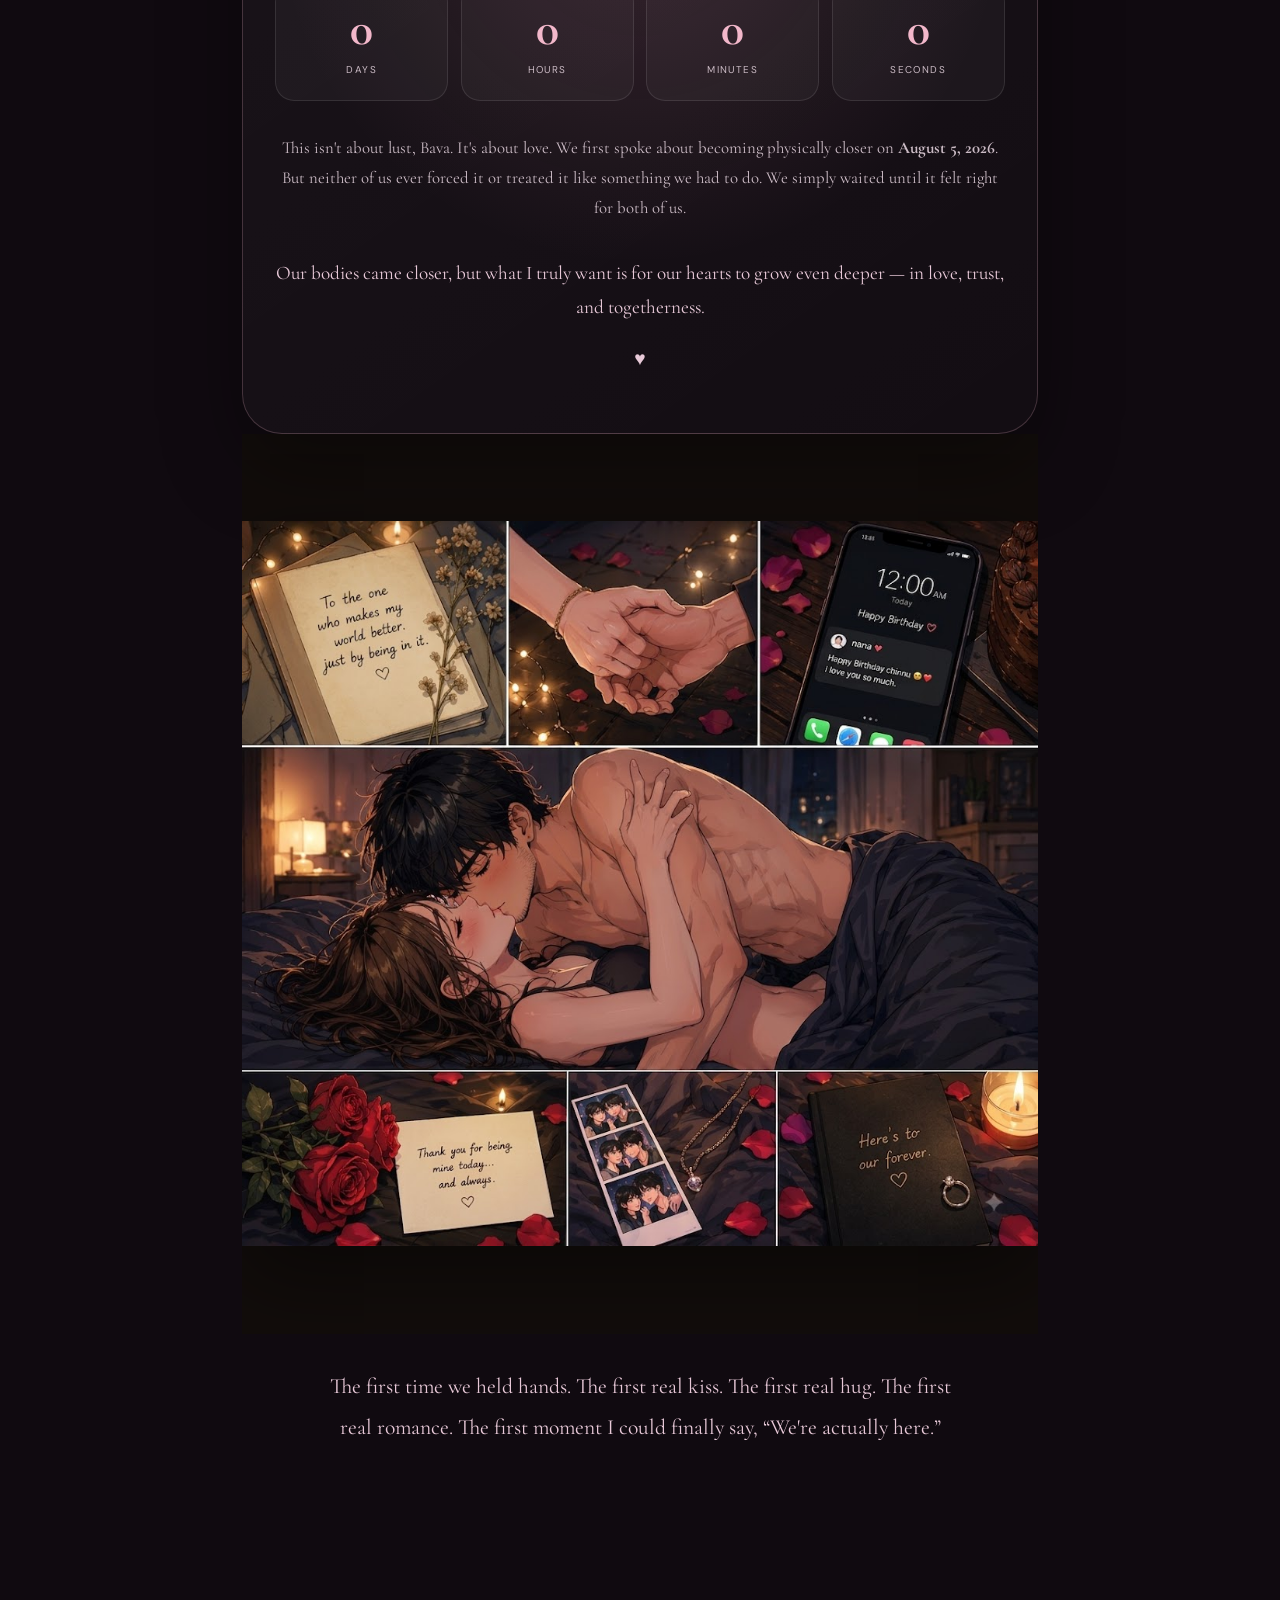
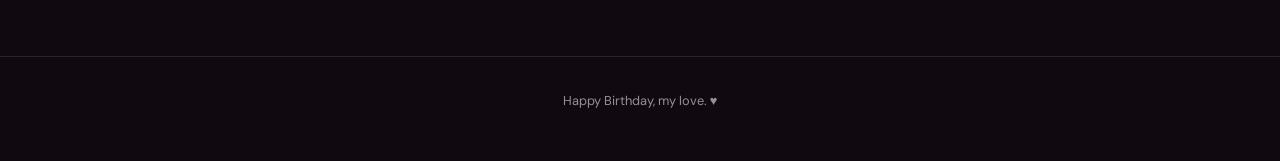
==== commit ad34f7b8: "Update birthday.html" ====
--- a/birthday.html
+++ b/birthday.html
@@ -121,7 +121,7 @@
     <div class="special-day-image">
 
         <img
-            src="Images/Our New Chapter.jpg"
+            src="Our New Chapter.jpg"
             alt="Our New Chapter"
         >
 
@@ -145,4 +145,4 @@
   <script src="script.js"></script>
   
 </body>
-</html>+</html>
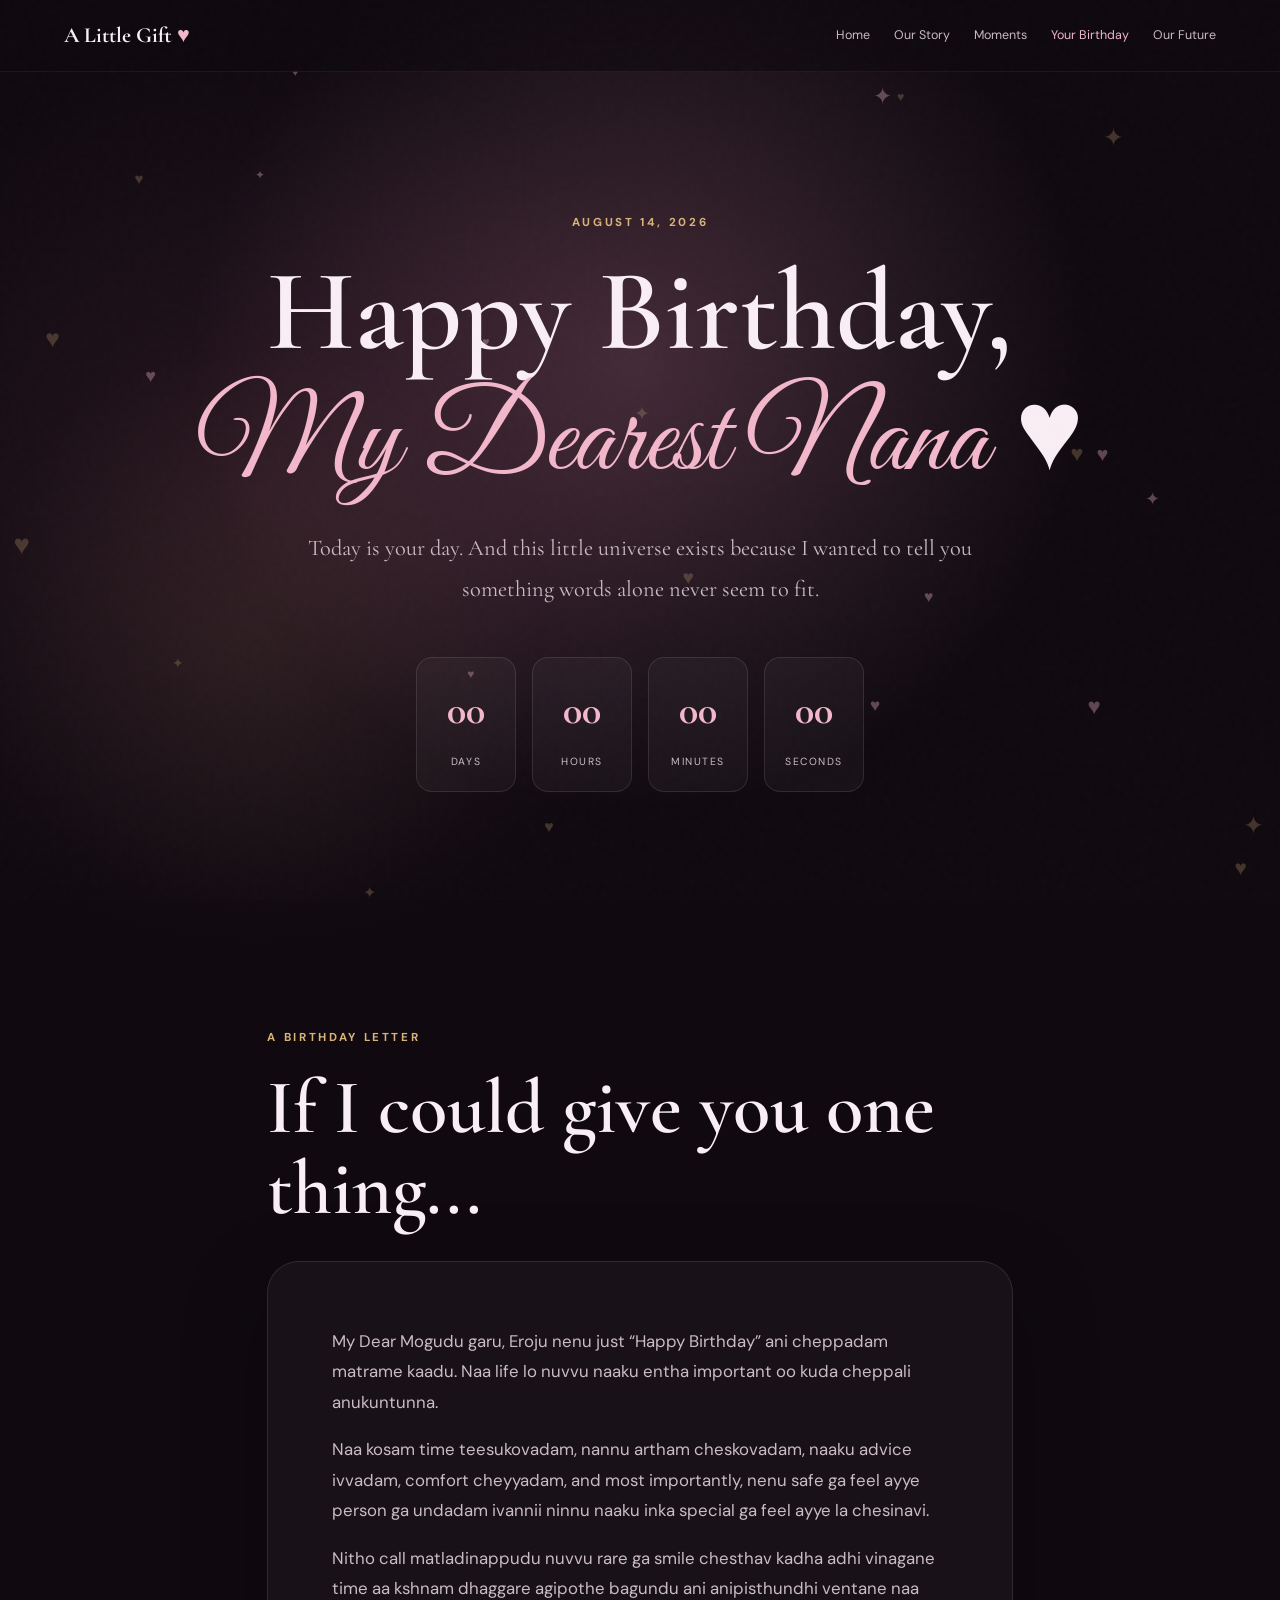
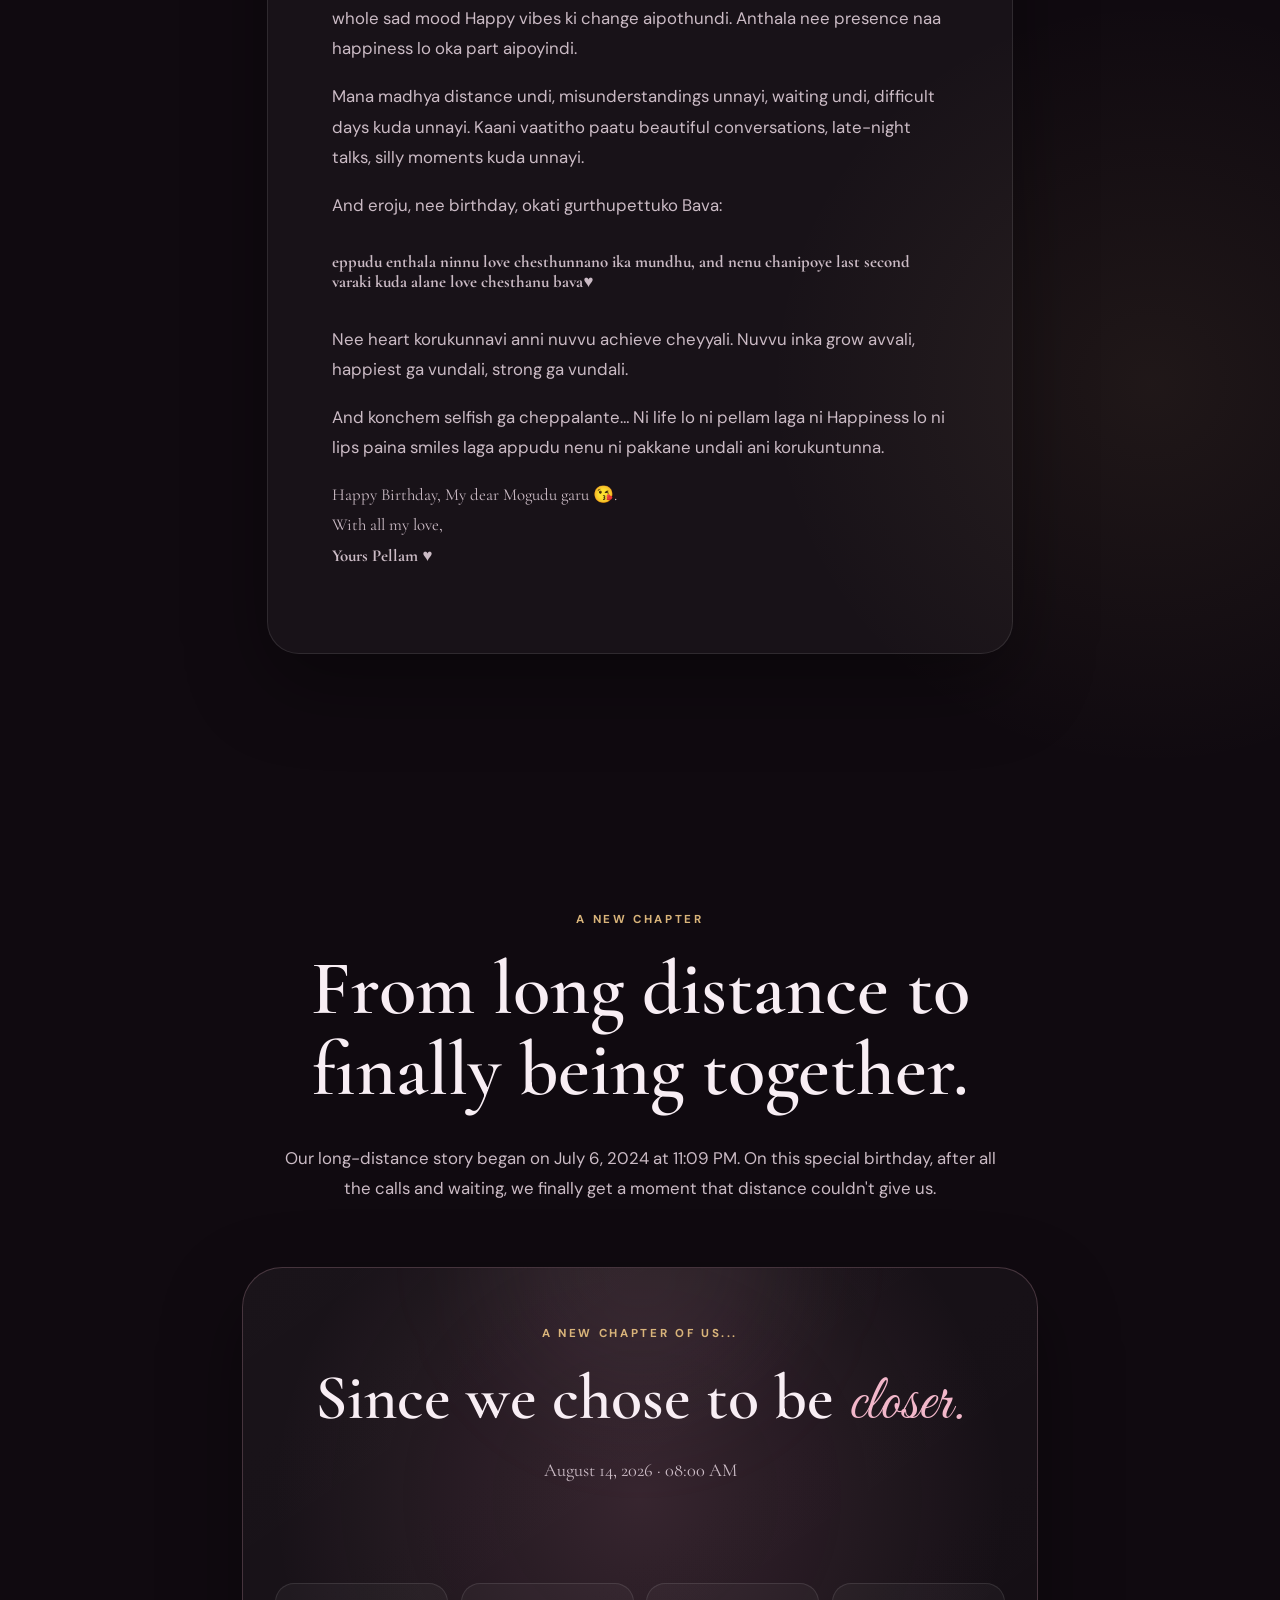
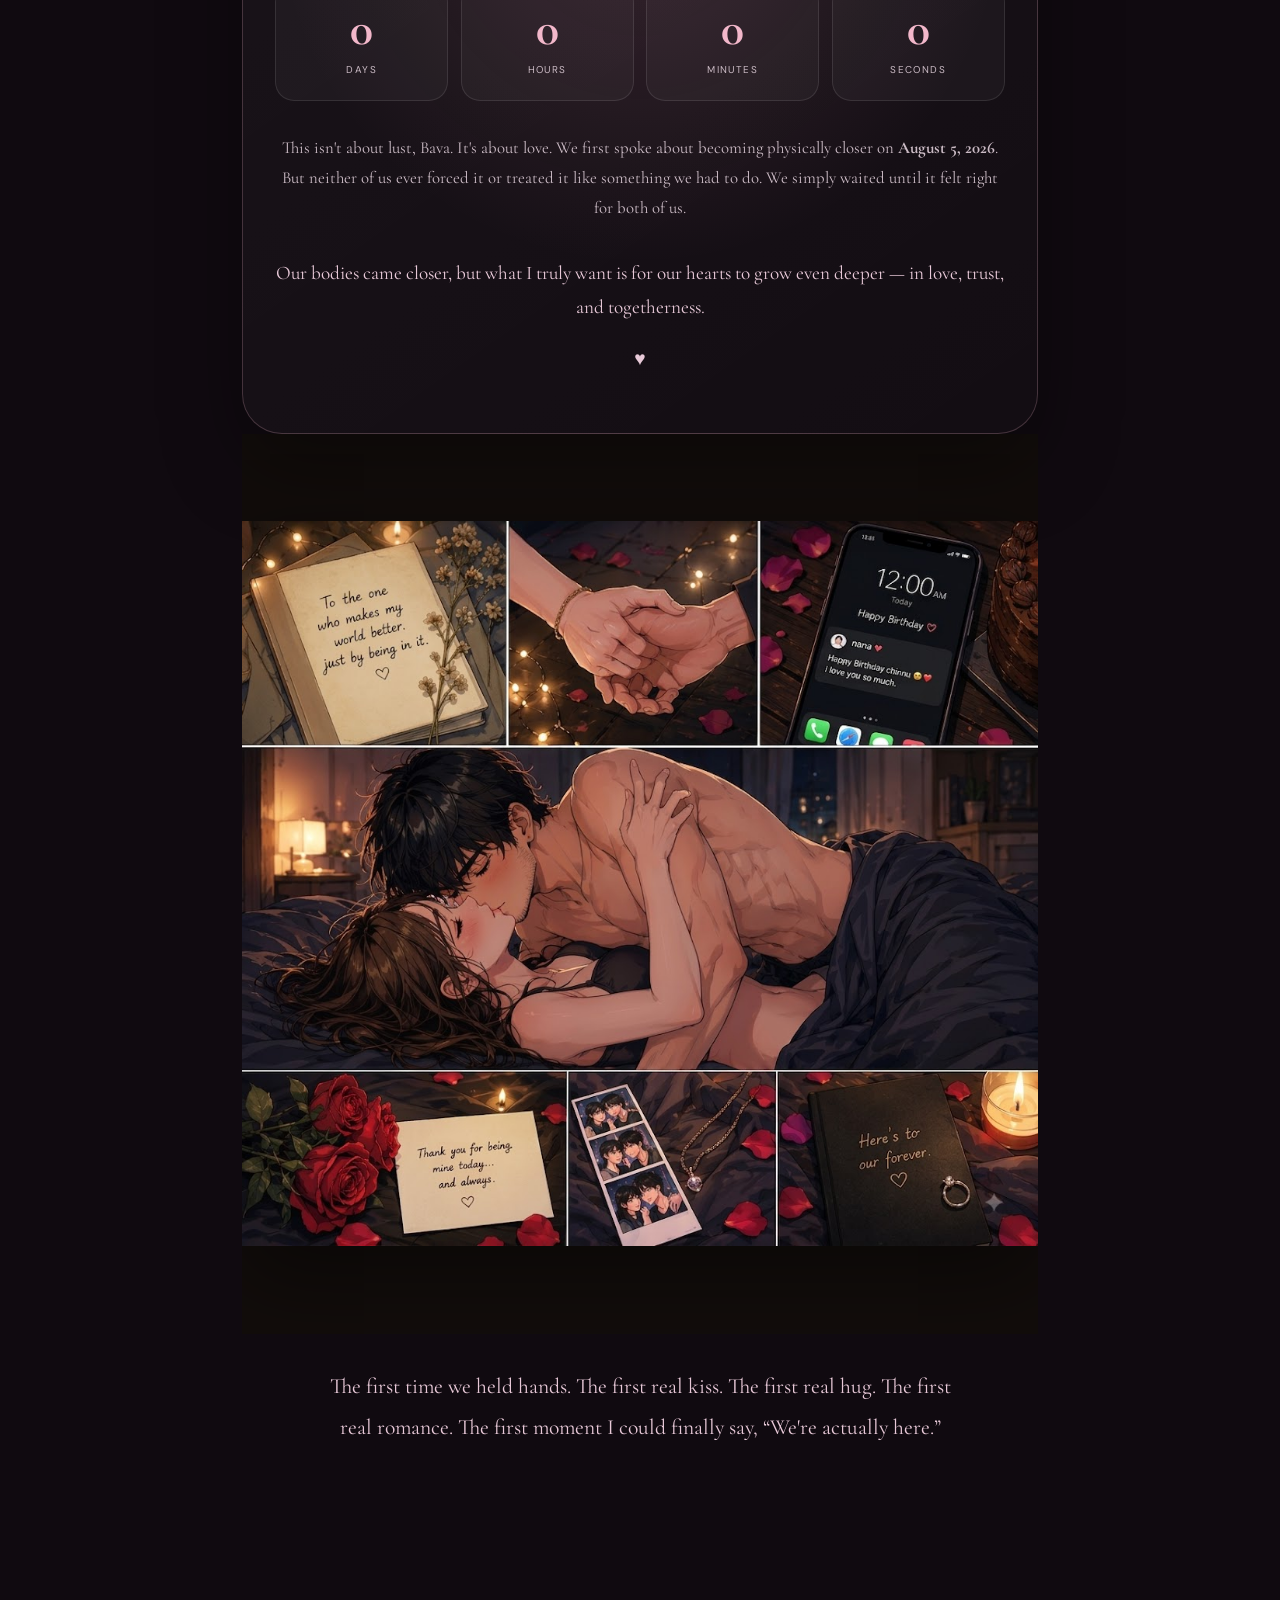
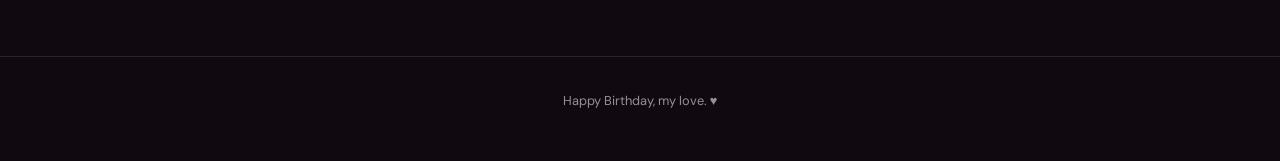
==== commit 7da3fbfd: "Update birthday.html" ====
--- a/birthday.html
+++ b/birthday.html
@@ -121,7 +121,7 @@
     <div class="special-day-image">
 
         <img
-            src="Our New Chapter.jpg"
+            src="OurNewChapter.jpg"
             alt="Our New Chapter"
         >
 
